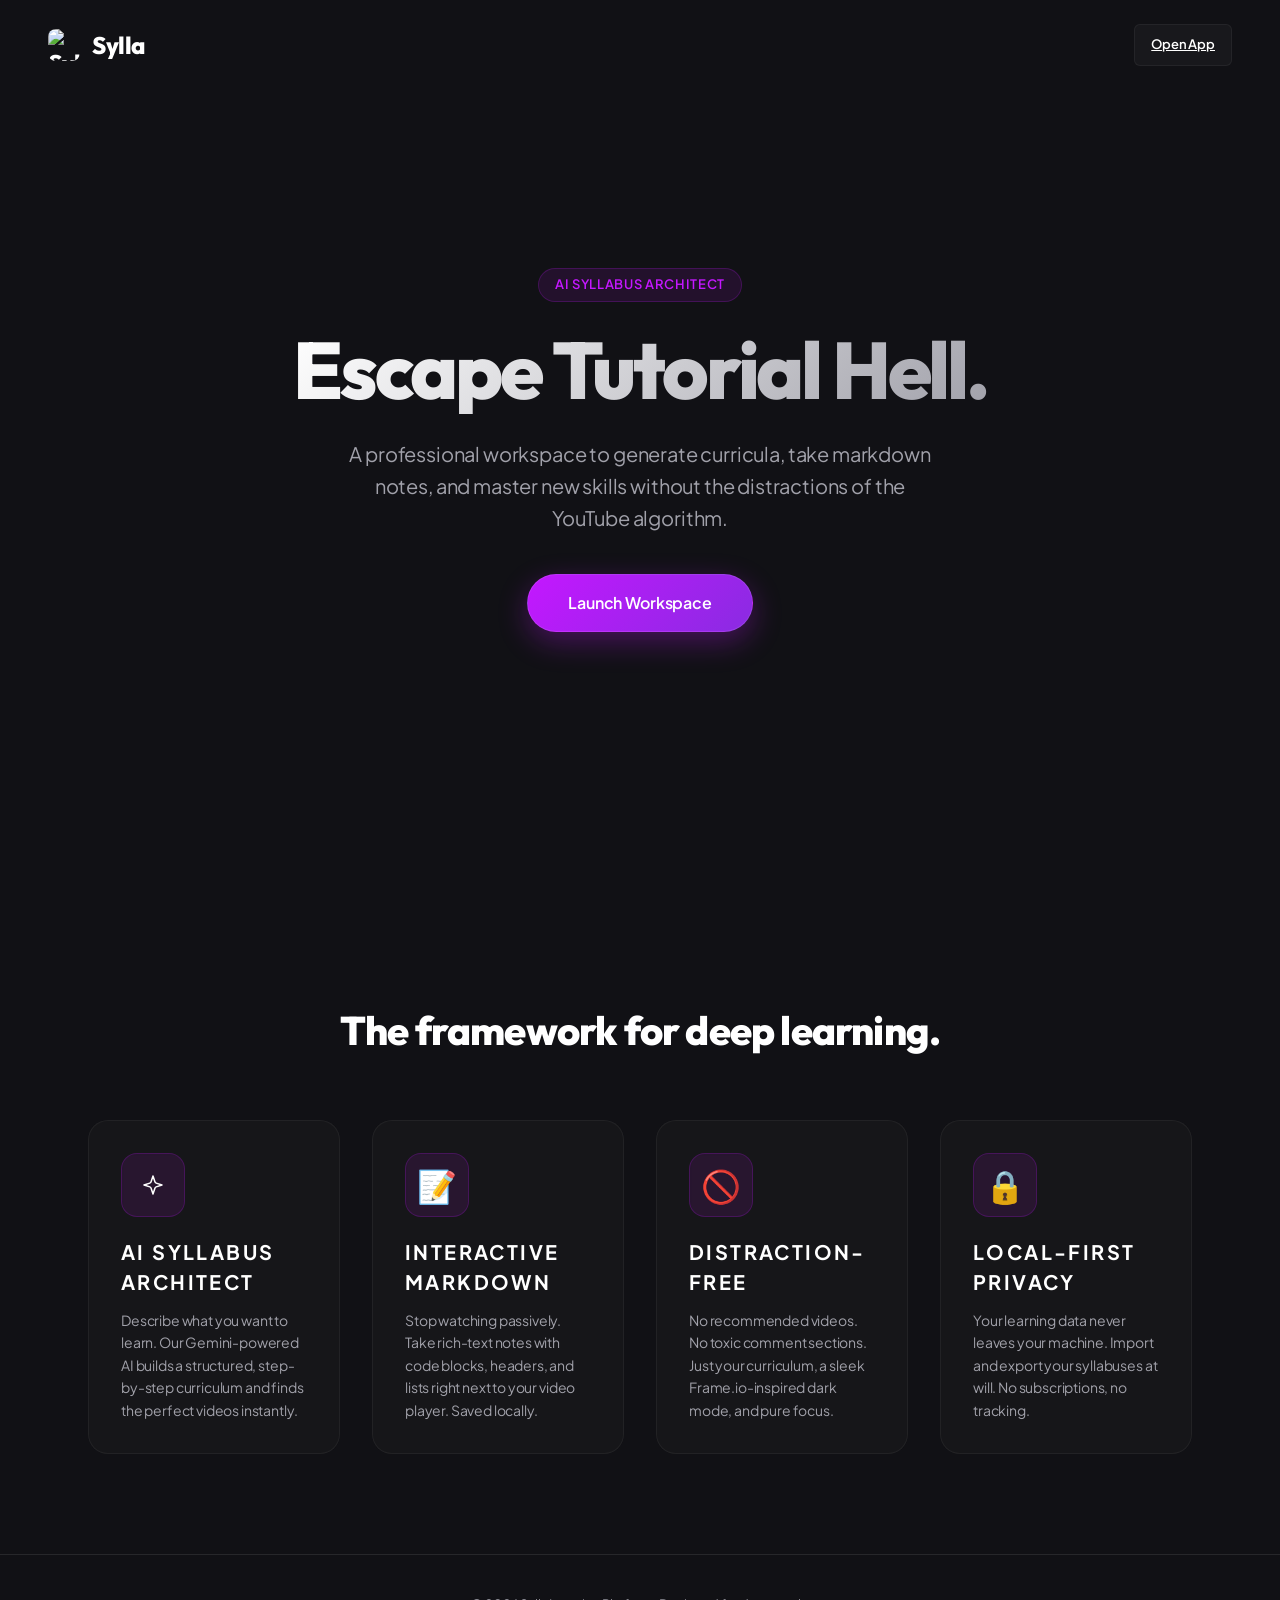
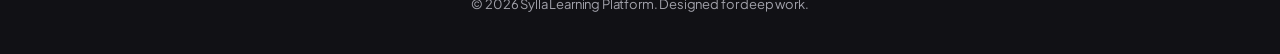
==== landing.html @ fd227ee3 "feat: initialize learning portal application with core state management and UI structure" ====
<!DOCTYPE html>
<html lang="en" data-theme="dark">
<head>
    <meta charset="UTF-8">
    <meta name="viewport" content="width=device-width, initial-scale=1.0">
    <meta name="description" content="Sylla — The AI-powered learning workspace designed to help you escape tutorial hell.">
    <title>Sylla | Escape Tutorial Hell</title>
    <link rel="icon" type="image/png" href="sylla_favicon_1777116031911.png">
    <link href="https://fonts.googleapis.com/css2?family=Plus+Jakarta+Sans:wght@400;500;600;700&family=Outfit:wght@700;800&display=swap" rel="stylesheet">
    <link rel="stylesheet" href="styles.css">
    <style>
        body {
            background-color: var(--bg-primary);
            color: var(--text-primary);
            overflow-x: hidden;
        }
        
        /* Navigation */
        .landing-nav {
            display: flex;
            justify-content: space-between;
            align-items: center;
            padding: 24px 48px;
            position: absolute;
            top: 0;
            width: 100%;
            z-index: 10;
            box-sizing: border-box;
        }
        
        .brand {
            display: flex;
            align-items: center;
            gap: 12px;
            font-family: 'Outfit', sans-serif;
            font-weight: 800;
            font-size: 24px;
            letter-spacing: -0.02em;
        }
        
        .brand img {
            width: 32px;
            height: 32px;
            border-radius: 8px;
        }
        
        /* Hero Section */
        .hero {
            min-height: 100vh;
            display: flex;
            flex-direction: column;
            justify-content: center;
            align-items: center;
            text-align: center;
            padding: 0 20px;
            position: relative;
            z-index: 2;
        }
        
        .hero-badge {
            background: var(--gradient-1);
            color: var(--accent);
            border: 1px solid rgba(196, 23, 255, 0.2);
            padding: 6px 16px;
            border-radius: 20px;
            font-size: 13px;
            font-weight: 600;
            margin-bottom: 24px;
            letter-spacing: 0.05em;
            text-transform: uppercase;
        }
        
        .hero h1 {
            font-family: 'Outfit', sans-serif;
            font-size: clamp(48px, 8vw, 80px);
            font-weight: 800;
            line-height: 1.1;
            letter-spacing: -0.04em;
            margin-bottom: 24px;
            background: linear-gradient(135deg, #ffffff 0%, #a1a1aa 100%);
            -webkit-background-clip: text;
            -webkit-text-fill-color: transparent;
            max-width: 900px;
        }
        
        .hero p {
            font-size: clamp(16px, 2vw, 20px);
            color: var(--text-secondary);
            max-width: 600px;
            margin-bottom: 40px;
            line-height: 1.6;
        }
        
        .cta-button {
            background: linear-gradient(135deg, var(--accent) 0%, #8a2be2 100%);
            color: white;
            padding: 16px 40px;
            border-radius: 30px;
            font-size: 16px;
            font-weight: 600;
            text-decoration: none;
            transition: all 0.3s ease;
            box-shadow: 0 10px 30px rgba(196, 23, 255, 0.3);
            border: 1px solid rgba(255,255,255,0.1);
        }
        
        .cta-button:hover {
            transform: translateY(-2px);
            box-shadow: 0 15px 40px rgba(196, 23, 255, 0.5);
            background: linear-gradient(135deg, var(--accent-hover) 0%, #9d4edd 100%);
            color: white;
        }
        
        /* Features Grid */
        .features {
            padding: 100px 48px;
            max-width: 1200px;
            margin: 0 auto;
            position: relative;
            z-index: 2;
        }
        
        .section-title {
            text-align: center;
            font-family: 'Outfit', sans-serif;
            font-size: 40px;
            margin-bottom: 60px;
            font-weight: 800;
            letter-spacing: -0.02em;
        }
        
        .feature-grid {
            display: grid;
            grid-template-columns: repeat(auto-fit, minmax(250px, 1fr));
            gap: 32px;
        }
        
        .feature-card {
            background: var(--glass-bg);
            border: 1px solid var(--glass-border);
            padding: 32px;
            border-radius: 20px;
            backdrop-filter: blur(20px);
            transition: transform 0.3s ease;
        }
        
        .feature-card:hover {
            transform: translateY(-5px);
            border-color: rgba(196, 23, 255, 0.3);
            box-shadow: 0 10px 30px rgba(0,0,0,0.5);
        }
        
        .feature-icon {
            font-size: 32px;
            margin-bottom: 20px;
            display: inline-flex;
            align-items: center;
            justify-content: center;
            width: 64px;
            height: 64px;
            background: var(--gradient-1);
            border-radius: 16px;
            border: 1px solid rgba(196, 23, 255, 0.2);
        }
        
        .feature-title {
            font-size: 20px;
            font-weight: 700;
            margin-bottom: 12px;
            color: var(--text-primary);
        }
        
        .feature-desc {
            font-size: 14px;
            color: var(--text-secondary);
            line-height: 1.6;
        }

        /* Footer */
        .landing-footer {
            text-align: center;
            padding: 40px;
            color: var(--text-secondary);
            font-size: 13px;
            border-top: 1px solid var(--border-color);
            position: relative;
            z-index: 2;
        }

        @media (max-width: 768px) {
            .landing-nav { padding: 24px; }
            .features { padding: 60px 24px; }
        }
    </style>
</head>
<body>
    <!-- Premium Animated Background -->
    <div class="bg-blobs">
        <div class="blob blob-1"></div>
        <div class="blob blob-2"></div>
        <div class="blob blob-3"></div>
    </div>

    <!-- Navigation -->
    <nav class="landing-nav">
        <div class="brand">
            <img src="sylla_favicon_1777116031911.png" alt="Sylla Logo">
            Sylla
        </div>
        <a href="index.html" class="ghost-btn" style="color: var(--text-primary); border-color: var(--glass-border);">Open App</a>
    </nav>

    <!-- Hero -->
    <section class="hero">
        <div class="hero-badge">AI Syllabus Architect</div>
        <h1>Escape Tutorial Hell.</h1>
        <p>A professional workspace to generate curricula, take markdown notes, and master new skills without the distractions of the YouTube algorithm.</p>
        <a href="index.html" class="cta-button">Launch Workspace</a>
    </section>

    <!-- Features -->
    <section class="features">
        <h2 class="section-title">The framework for deep learning.</h2>
        <div class="feature-grid">
            
            <div class="feature-card">
                <div class="feature-icon">
                    <svg width="24" height="24" viewBox="0 0 24 24" fill="none" stroke="currentColor" stroke-width="1.5" stroke-linecap="round" stroke-linejoin="round"><path d="m12 3-1.912 5.813a2 2 0 0 1-1.275 1.275L3 12l5.813 1.912a2 2 0 0 1 1.275 1.275L12 21l1.912-5.813a2 2 0 0 1 1.275-1.275L21 12l-5.813-1.912a2 2 0 0 1-1.275-1.275L12 3Z"></path></svg>
                </div>
                <h3 class="feature-title">AI Syllabus Architect</h3>
                <p class="feature-desc">Describe what you want to learn. Our Gemini-powered AI builds a structured, step-by-step curriculum and finds the perfect videos instantly.</p>
            </div>
            
            <div class="feature-card">
                <div class="feature-icon">📝</div>
                <h3 class="feature-title">Interactive Markdown</h3>
                <p class="feature-desc">Stop watching passively. Take rich-text notes with code blocks, headers, and lists right next to your video player. Saved locally.</p>
            </div>
            
            <div class="feature-card">
                <div class="feature-icon">🚫</div>
                <h3 class="feature-title">Distraction-Free</h3>
                <p class="feature-desc">No recommended videos. No toxic comment sections. Just your curriculum, a sleek Frame.io-inspired dark mode, and pure focus.</p>
            </div>
            
            <div class="feature-card">
                <div class="feature-icon">🔒</div>
                <h3 class="feature-title">Local-First Privacy</h3>
                <p class="feature-desc">Your learning data never leaves your machine. Import and export your syllabuses at will. No subscriptions, no tracking.</p>
            </div>

        </div>
    </section>

    <footer class="landing-footer">
        &copy; 2026 Sylla Learning Platform. Designed for deep work.
    </footer>
</body>
</html>
---- styles.css ----
:root {
    /* Frame.io Light Mode Approximation */
    --bg-primary: #ffffff;
    --bg-secondary: #f5f5f7;
    --text-primary: #1d1d1f;
    --text-secondary: #6e6e73;
    --accent: #a855f7;
    --accent-hover: #9333ea;
    --glass-bg: rgba(255, 255, 255, 0.8);
    --glass-border: rgba(0, 0, 0, 0.08);
    --glass-shadow: 0 4px 20px rgba(0, 0, 0, 0.05);
    --modal-bg: #ffffff;
    --card-bg: #ffffff;
    --input-bg: #ffffff;
    --sidebar-bg: #f5f5f7;
    --border-color: #e5e5e7;
    --gradient-1: rgba(168, 85, 247, 0.1);
    --gradient-2: rgba(168, 85, 247, 0.05);
    --nav-hover: rgba(0, 0, 0, 0.03);
    --card-shadow: 0 2px 8px rgba(0, 0, 0, 0.05);
    
    /* Common */
    --radius-xl: 12px;
    --radius-lg: 8px;
    --radius-md: 6px;
    --radius-sm: 4px;
    --blur-amt: blur(20px);
    --transition: all 0.3s cubic-bezier(0.4, 0, 0.2, 1);
}

[data-theme="dark"] {
    /* Precise Frame.io Dark Palette */
    --bg-primary: #111115;      /* Main workspace background */
    --bg-secondary: #09090b;    /* Deeper sidebar background */
    --text-primary: #ffffff;
    --text-secondary: #a1a1aa;  /* Softer grey for meta info */
    --accent: #c417ff;
    --accent-hover: #d646ff;
    --glass-bg: rgba(24, 24, 27, 0.8);
    --glass-border: rgba(255, 255, 255, 0.05);
    --glass-shadow: 0 4px 24px rgba(0, 0, 0, 0.2);
    --modal-bg: #18181b;
    --card-bg: #18181b;
    --input-bg: #09090b;
    --sidebar-bg: #09090b;
    --border-color: #27272a;
    --gradient-1: rgba(196, 23, 255, 0.1);
    --gradient-2: rgba(196, 23, 255, 0.05);
    --nav-hover: rgba(255, 255, 255, 0.03);
    --card-shadow: 0 8px 32px rgba(0, 0, 0, 0.15);
    color-scheme: dark;
}

* {
    box-sizing: border-box;
    margin: 0;
    padding: 0;
}

body {
    font-family: 'Plus Jakarta Sans', system-ui, sans-serif;
    letter-spacing: -0.01em;
    background-color: var(--bg-primary);
    color: var(--text-primary);
    line-height: 1.5;
    transition: background-color var(--transition), color var(--transition);
    height: 100vh;
    overflow: hidden;
}

/* Scrollbar Styles */
::-webkit-scrollbar {
    width: 6px;
    height: 6px;
}
::-webkit-scrollbar-track {
    background: transparent;
}
::-webkit-scrollbar-thumb {
    background: var(--border-color);
    border-radius: 10px;
}
::-webkit-scrollbar-thumb:hover {
    background: var(--text-secondary);
}

/* Typography Scale */
h1 {
    font-size: 2.5rem;
    font-weight: 700;
    letter-spacing: -0.02em;
    line-height: 1.1;
    margin-bottom: 0.5rem;
}

h2 {
    font-size: 1.5rem;
    font-weight: 700;
    letter-spacing: -0.01em;
}

h3 {
    font-size: 0.75rem;
    font-weight: 700;
    text-transform: uppercase;
    letter-spacing: 0.12em;
    color: var(--text-secondary);
}

.sidebar-section h3 {
    font-size: 11px;
    font-weight: 700;
    color: var(--text-primary);
    text-transform: uppercase;
    letter-spacing: 0.05em;
    margin-bottom: 4px;
}

p {
    font-size: 1rem;
    color: var(--text-secondary);
}

/* Layout */
.app-container {
    display: flex;
    height: 100vh;
}

.sidebar {
    width: 280px;
    background-color: var(--sidebar-bg);
    border-right: 1px solid var(--border-color);
    padding: 40px 24px;
    display: flex;
    flex-direction: column;
    z-index: 100;
}

.brand-container {
    padding: 0 12px;
    margin-bottom: 48px;
    border-left: 3px solid var(--accent);
}

.logo-text {
    font-size: 24px;
    font-weight: 700;
    letter-spacing: -0.02em;
    color: var(--text-primary);
    margin-bottom: 2px;
}

.subtitle {
    font-size: 10px;
    color: var(--accent);
    text-transform: uppercase;
    letter-spacing: 0.1em;
    font-weight: 600;
}

.sidebar-section {
    margin-bottom: 40px;
}

.section-label-group {
    display: flex;
    align-items: center;
    gap: 8px;
    margin-bottom: 20px;
    padding: 0 12px;
}

.section-icon {
    color: var(--text-secondary);
    display: flex;
    opacity: 0.5;
}

.sidebar-section h3 {
    font-size: 10px;
    color: var(--text-secondary);
    text-transform: uppercase;
    letter-spacing: 0.1em;
    font-weight: 700;
}

.nav-item {
    position: relative;
    padding: 8px 12px;
    margin-bottom: 2px;
    border-radius: 4px;
    cursor: pointer;
    color: var(--text-secondary);
    font-size: 13px;
    font-weight: 500;
    transition: var(--transition);
    display: flex;
    justify-content: space-between;
    align-items: center;
}

.nav-link-content {
    display: flex;
    align-items: center;
    gap: 12px;
    min-width: 0; /* Allow text to wrap/truncate without breaking layout */
}

.nav-link-content span {
    white-space: normal;
    word-break: break-word;
}

.nav-icon {
    opacity: 0.7;
    transition: var(--transition);
    flex-shrink: 0; /* Prevent icon from shrinking */
    display: flex;
    align-items: center;
    justify-content: center;
}

.nav-item:hover {
    background: var(--nav-hover);
    color: var(--text-primary);
}

.nav-item:hover .nav-icon {
    color: var(--accent);
    opacity: 1;
}

.nav-item.active {
    color: var(--text-primary);
    background: var(--nav-hover);
}

.nav-item.active .nav-icon {
    color: var(--accent);
    opacity: 1;
}

.nav-indicator {
    position: absolute;
    left: 0;
    width: 3px;
    height: 18px;
    background: var(--accent);
    transition: all 0.4s cubic-bezier(0.4, 0, 0.2, 1);
    pointer-events: none;
    z-index: 1;
    opacity: 0;
}

.nav-indicator.visible {
    opacity: 1;
}

.sidebar-footer {
    margin-top: auto;
    padding-top: 24px;
    border-top: 1px solid var(--glass-border);
    display: flex;
    flex-direction: column;
    gap: 12px;
}

.main-content {
    flex: 1;
    overflow-y: auto;
    padding: 60px 80px;
}

/* Top Bar */
.top-bar {
    display: flex;
    justify-content: space-between;
    align-items: center;
    margin-bottom: 40px;
}

.header-left h1 {
    font-size: 32px;
}

.header-right {
    display: flex;
    align-items: center;
    gap: 20px;
}

.control-group {
    display: flex;
    align-items: center;
    gap: 12px;
}

.control-group label {
    font-size: 11px;
    color: var(--text-secondary);
    font-weight: 700;
    text-transform: uppercase;
    letter-spacing: 0.05em;
}

.control-group .glass-input {
    background: var(--input-bg);
    border-color: var(--border-color);
}

/* Progress */
.progress-section {
    background: var(--bg-secondary);
    border: 1px solid var(--glass-border);
    border-radius: var(--radius-lg);
    padding: 32px;
    margin-bottom: 48px;
    box-shadow: var(--glass-shadow);
    position: relative;
    overflow: hidden;
}

.progress-section::after {
    content: '';
    position: absolute;
    top: 0;
    left: 0;
    right: 0;
    height: 1px;
    background: linear-gradient(90deg, transparent, var(--accent), transparent);
    opacity: 0.3;
}

.progress-header {
    display: flex;
    justify-content: space-between;
    margin-bottom: 20px;
    font-weight: 700;
    font-size: 14px;
    color: var(--text-secondary);
    text-transform: uppercase;
    letter-spacing: 0.1em;
}

.progress-track {
    height: 8px;
    background: rgba(255, 255, 255, 0.05);
    border-radius: 4px;
    overflow: hidden;
}

.progress-fill {
    height: 100%;
    background: var(--accent);
    border-radius: 4px;
    width: 0%;
    transition: width 1s cubic-bezier(0.4, 0, 0.2, 1);
}

.actions-section {
    display: flex;
    justify-content: space-between;
    align-items: center;
    gap: 20px;
    margin-bottom: 32px;
    flex-wrap: wrap;
    background: var(--sidebar-bg);
    padding: 16px 24px;
    border-radius: var(--radius-lg);
    border: 1px solid var(--border-color);
}

/* Hero/Resume Card */
.focus-hub {
    margin-bottom: 32px;
}

.hero-card {
    display: flex;
    justify-content: space-between;
    align-items: stretch;
    min-height: 200px;
    padding: 0 !important;
    overflow: hidden;
    background: var(--card-bg);
    border: 1px solid var(--border-color);
    border-radius: 8px;
    margin-bottom: 32px;
}

.hero-content {
    flex: 1;
    padding: 32px;
    display: flex;
    flex-direction: column;
    justify-content: center;
    z-index: 2;
}

.hero-label {
    font-size: 11px;
    font-weight: 700;
    color: var(--accent);
    letter-spacing: 0.1em;
    margin-bottom: 8px;
}

.hero-card h2 {
    font-family: 'Outfit', sans-serif;
    font-size: 28px;
    margin-bottom: 20px;
    line-height: 1.2;
    color: var(--text-primary);
}

.hero-visual {
    width: 40%;
    background-size: cover;
    background-position: center;
    position: relative;
}

.hero-visual::after {
    content: '';
    position: absolute;
    top: 0;
    left: 0;
    width: 100%;
    height: 100%;
    background: linear-gradient(to right, var(--modal-bg), transparent);
}

[data-theme="dark"] .hero-visual::after {
    background: linear-gradient(to right, #1a1a1a, transparent);
}

.filters-group {
    display: flex;
    align-items: center;
    gap: 16px;
    flex: 1;
}

.search-input {
    flex: 1;
    min-width: 200px;
}

.checkbox-label {
    display: flex;
    align-items: center;
    gap: 8px;
    font-size: 13px;
    color: var(--text-secondary);
    white-space: nowrap;
    cursor: pointer;
}

/* Video Grid */
.video-grid {
    display: grid;
    grid-template-columns: repeat(auto-fill, minmax(320px, 1fr));
    gap: 24px;
}

.video-card {
    background: var(--card-bg);
    border: 1px solid var(--border-color);
    border-radius: 4px;
    overflow: hidden;
    cursor: pointer;
    transition: var(--transition);
    display: flex;
    flex-direction: column;
}

.video-card:hover {
    border-color: #4a4a4b;
    transform: translateY(-2px);
    box-shadow: 0 8px 16px rgba(0, 0, 0, 0.4);
}

.card-entrance {
    animation: cardFadeIn 0.6s cubic-bezier(0.16, 1, 0.3, 1) both;
}

@keyframes cardFadeIn {
    from {
        opacity: 0;
        transform: translateY(20px);
    }
    to {
        opacity: 1;
        transform: translateY(0);
    }
}

.video-thumbnail {
    width: 100%;
    aspect-ratio: 16/9;
    position: relative;
    overflow: hidden;
    background: #000;
}

.video-thumbnail img {
    width: 100%;
    height: 100%;
    object-fit: cover;
    transition: transform 0.5s ease;
}

/* Removed image scaling on hover as requested */

.video-progress-bar {
    position: absolute;
    bottom: 0;
    left: 0;
    height: 4px;
    background: var(--accent);
    box-shadow: 0 -2px 10px var(--accent);
    z-index: 2;
    transition: width 0.3s ease;
}

.video-info {
    padding: 20px;
    flex: 1;
    display: flex;
    flex-direction: column;
}

.video-title {
    font-size: 16px;
    font-weight: 600;
    margin-bottom: 12px;
    line-height: 1.4;
    display: -webkit-box;
    -webkit-line-clamp: 2;
    -webkit-box-orient: vertical;
    overflow: hidden;
}

.video-meta {
    margin-top: auto;
    display: flex;
    justify-content: space-between;
    align-items: center;
    font-size: 13px;
    color: var(--text-secondary);
}

.status-badge {
    background: rgba(196, 23, 255, 0.1);
    color: var(--accent);
    padding: 2px 8px;
    border-radius: 4px;
    font-size: 10px;
    font-weight: 700;
    text-transform: uppercase;
}

.time-badge {
    background: var(--bg-secondary);
    padding: 4px 10px;
    border-radius: 20px;
    font-weight: 500;
}

.empty-state {
    grid-column: 1 / -1;
    text-align: center;
    padding: 60px 20px;
    color: var(--text-secondary);
    font-size: 18px;
    background: var(--glass-bg);
    border-radius: var(--radius-lg);
    border: 1px dashed var(--glass-border);
}

/* Inputs & Buttons */
.glass-input {
    background: var(--input-bg);
    border: 1px solid var(--border-color);
    border-radius: var(--radius-md);
    padding: 8px 12px;
    color: var(--text-primary);
    font-family: inherit;
    font-size: 13px;
    font-weight: 500;
    transition: var(--transition);
    outline: none;
}

.glass-input:focus {
    border-color: var(--accent);
}

select.glass-input {
    appearance: none;
    -webkit-appearance: none;
    background-image: url("data:image/svg+xml,%3Csvg width='10' height='6' viewBox='0 0 10 6' fill='none' xmlns='http://www.w3.org/2000/svg'%3E%3Cpath d='M1 1L5 5L9 1' stroke='%239b9b9c' stroke-width='1.5' stroke-linecap='round' stroke-linejoin='round'/%3E%3C/svg%3E");
    background-repeat: no-repeat;
    background-position: right 12px center;
    padding-right: 36px;
    cursor: pointer;
}

.control-pill {
    display: flex;
    align-items: center;
    gap: 8px;
    background: var(--card-bg);
    border: 1px solid var(--border-color);
    padding: 6px 12px;
    border-radius: var(--radius-md);
    color: var(--text-primary);
    transition: var(--transition);
}

.inline-select {
    background: transparent;
    border: none;
    color: var(--text-primary);
    font-size: 13px;
    font-weight: 700;
    cursor: pointer;
    outline: none;
    appearance: none;
    -webkit-appearance: none;
    background-image: url("data:image/svg+xml,%3Csvg width='10' height='6' viewBox='0 0 10 6' fill='none' xmlns='http://www.w3.org/2000/svg'%3E%3Cpath d='M1 1L5 5L9 1' stroke='%239b9b9c' stroke-width='2' stroke-linecap='round' stroke-linejoin='round'/%3E%3C/svg%3E");
    background-repeat: no-repeat;
    background-position: right center;
    padding-right: 18px;
}

.inline-input {
    background: transparent;
    border: none;
    border-bottom: 1px solid var(--border-color);
    color: var(--text-primary);
    font-size: 13px;
    font-weight: 700;
    width: 55px;
    text-align: center;
    outline: none;
    transition: var(--transition);
}

/* Force native number arrows to be visible */
.inline-input::-webkit-inner-spin-button,
.inline-input::-webkit-outer-spin-button {
    opacity: 1 !important;
}

.inline-input:focus {
    border-bottom-color: var(--accent);
}

/* Ensure native select options are readable in dark mode */
select option {
    background-color: var(--modal-bg);
    color: var(--text-primary);
}

.control-pill:hover {
    border-color: var(--accent);
    color: var(--text-primary);
}

.full-width {
    width: 100%;
}

.primary-btn {
    background: var(--accent);
    color: #000000;
    border: none;
    padding: 10px 20px;
    border-radius: var(--radius-md);
    font-weight: 700;
    font-family: inherit;
    font-size: 14px;
    cursor: pointer;
    transition: var(--transition);
}

.primary-btn:hover {
    transform: translateY(-1px);
    filter: brightness(1.1);
}

.action-btn-vibrant {
    background: #00f2ff;
    color: #000000;
    border: none;
    padding: 10px 20px;
    border-radius: var(--radius-md);
    font-weight: 700;
    font-family: inherit;
    font-size: 14px;
    cursor: pointer;
    transition: var(--transition);
}

.action-btn-vibrant:hover {
    transform: translateY(-1px);
    filter: brightness(1.1);
}

.ghost-btn {
    background: rgba(255, 255, 255, 0.03);
    color: var(--text-secondary);
    border: 1px solid var(--glass-border);
    padding: 10px 16px;
    border-radius: var(--radius-md);
    font-weight: 600;
    font-family: inherit;
    font-size: 13px;
    cursor: pointer;
    transition: var(--transition);
    display: flex;
    align-items: center;
}

.ghost-btn:hover {
    background: rgba(255, 255, 255, 0.08);
    color: var(--text-primary);
    border-color: rgba(255, 255, 255, 0.2);
}

.ai-btn {
    background: rgba(129, 140, 248, 0.05);
    color: var(--accent);
    border: 1px solid rgba(129, 140, 248, 0.2);
    padding: 12px 24px;
    border-radius: var(--radius-md);
    font-weight: 600;
    font-family: inherit;
    font-size: 13px;
    cursor: pointer;
    transition: var(--transition);
}

.ai-btn:hover {
    background: rgba(129, 140, 248, 0.1);
    border-color: var(--accent);
    color: var(--text-primary);
    transform: translateY(-1px);
}

.icon-btn {
    background: var(--glass-bg);
    border: 1px solid var(--glass-border);
    color: var(--text-primary);
    width: 40px;
    height: 40px;
    border-radius: 50%;
    display: flex;
    align-items: center;
    justify-content: center;
    cursor: pointer;
    transition: var(--transition);
}

.icon-btn:hover {
    background: var(--glass-border);
}

/* Modals */
.modal-backdrop {
    position: fixed;
    top: 0;
    left: 0;
    width: 100%;
    height: 100%;
    background: rgba(0, 0, 0, 0.4);
    backdrop-filter: var(--blur-amt);
    -webkit-backdrop-filter: var(--blur-amt);
    z-index: 100;
    opacity: 0;
    visibility: hidden;
    transition: var(--transition);
}

.modal-backdrop.active {
    opacity: 1;
    visibility: visible;
}

.modal {
    position: fixed;
    top: 50%;
    left: 50%;
    transform: translate(-50%, -45%);
    width: 90%;
    max-width: 480px;
    z-index: 101;
    opacity: 0;
    visibility: hidden;
    transition: var(--transition);
}

.modal.active {
    opacity: 1;
    visibility: visible;
    transform: translate(-50%, -50%);
}

/* Ensure modals that are also glass-panels keep fixed positioning */
.modal.glass-panel {
    position: fixed;
}

.glass-panel {
    background: var(--modal-bg);
    backdrop-filter: blur(50px);
    -webkit-backdrop-filter: blur(50px);
    border: 1px solid rgba(255, 255, 255, 0.1);
    border-radius: var(--radius-xl);
    box-shadow: var(--glass-shadow);
    overflow: hidden;
    position: relative;
}

.glass-panel::before {
    content: '';
    position: absolute;
    top: 0;
    left: 0;
    right: 0;
    bottom: 0;
    border-radius: inherit;
    padding: 1px;
    background: linear-gradient(135deg, rgba(255,255,255,0.15), transparent 40%, transparent 60%, rgba(255,255,255,0.05));
    mask: linear-gradient(#fff 0 0) content-box, linear-gradient(#fff 0 0);
    -webkit-mask: linear-gradient(#fff 0 0) content-box, linear-gradient(#fff 0 0);
    mask-composite: exclude;
    -webkit-mask-composite: destination-out;
    pointer-events: none;
}

.modal-header {
    padding: 24px 32px;
    border-bottom: 1px solid var(--glass-border);
    display: flex;
    justify-content: space-between;
    align-items: center;
}

.modal-header h2 {
    font-size: 20px;
}

.close-btn {
    background: none;
    border: none;
    color: var(--text-secondary);
    font-size: 24px;
    cursor: pointer;
    transition: var(--transition);
}

.close-btn:hover {
    color: var(--text-primary);
}

.modal-body {
    padding: 32px;
}

.form-group {
    margin-bottom: 20px;
}

.form-group label {
    display: block;
    margin-bottom: 8px;
    font-size: 13px;
    font-weight: 500;
    color: var(--text-secondary);
}

.modal-footer {
    padding: 24px 32px;
    border-top: 1px solid var(--glass-border);
    display: flex;
    justify-content: flex-end;
    gap: 16px;
    background: rgba(0,0,0,0.02);
}

/* Player Modal overrides */
.player-modal {
    max-width: 1200px;
    width: 95%;
}

.player-body {
    padding: 0;
}

.player-layout {
    display: flex;
    gap: 0;
    height: 85vh;
    min-height: 600px;
}

.player-main-content {
    flex: 1;
    display: flex;
    flex-direction: column;
    padding: 32px;
    overflow-y: auto;
    border-right: 1px solid var(--glass-border);
}

.player-video-section {
    width: 100%;
    margin-bottom: 32px;
}

.player-notes-section {
    flex: 1;
    display: flex;
    flex-direction: column;
}

/* Notes Toggle & Markdown */
.notes-tabs {
    display: flex;
    background: var(--bg-secondary);
    border-radius: var(--radius-sm);
    padding: 2px;
}
.tab-btn {
    background: transparent;
    border: none;
    color: var(--text-secondary);
    padding: 4px 12px;
    font-size: 11px;
    font-weight: 600;
    cursor: pointer;
    border-radius: var(--radius-sm);
    transition: var(--transition);
}
.tab-btn.active {
    background: var(--card-bg);
    color: var(--text-primary);
    box-shadow: 0 1px 3px rgba(0,0,0,0.2);
}

.markdown-body {
    padding: 16px;
    font-family: inherit;
    line-height: 1.6;
    color: var(--text-primary);
    font-size: 14px;
}
.markdown-body h1, .markdown-body h2, .markdown-body h3, .markdown-body h4 {
    margin-top: 1.5em;
    margin-bottom: 0.5em;
    font-weight: 700;
}
.markdown-body h1 { font-size: 1.5em; border-bottom: 1px solid var(--border-color); padding-bottom: 0.3em; }
.markdown-body h2 { font-size: 1.3em; border-bottom: 1px solid var(--border-color); padding-bottom: 0.3em; }
.markdown-body h3 { font-size: 1.1em; }
.markdown-body p { margin-bottom: 1em; color: var(--text-primary); }
.markdown-body a { color: var(--accent); text-decoration: none; }
.markdown-body ul, .markdown-body ol { margin-bottom: 1em; padding-left: 2em; }
.markdown-body li { margin-bottom: 0.25em; }
.markdown-body blockquote {
    margin: 0 0 1em 0;
    padding: 0 1em;
    color: var(--text-secondary);
    border-left: 0.25em solid var(--border-color);
}
.markdown-body code {
    background: var(--bg-secondary);
    padding: 0.2em 0.4em;
    border-radius: 3px;
    font-family: monospace;
    font-size: 0.85em;
}
.markdown-body pre {
    background: var(--bg-secondary);
    padding: 16px;
    border-radius: var(--radius-md);
    overflow: auto;
    margin-bottom: 1em;
    border: 1px solid var(--border-color);
}
.markdown-body pre code {
    background: transparent;
    padding: 0;
}

.player-playlist-sidebar {
    width: 320px;
    background: rgba(0, 0, 0, 0.15);
    display: flex;
    flex-direction: column;
    padding: 24px;
}

.section-label {
    font-size: 11px;
    color: var(--text-secondary);
    margin-bottom: 16px;
    text-transform: uppercase;
    letter-spacing: 0.05em;
    font-weight: 600;
}

.sidebar-scroll {
    flex: 1;
    overflow-y: auto;
    display: flex;
    flex-direction: column;
    gap: 12px;
    padding-right: 8px;
}

.sidebar-scroll::-webkit-scrollbar {
    width: 4px;
}

.sidebar-scroll::-webkit-scrollbar-thumb {
    background: var(--glass-border);
    border-radius: 4px;
}

.sidebar-item {
    display: flex;
    gap: 12px;
    padding: 8px;
    border-radius: var(--radius-md);
    cursor: pointer;
    transition: var(--transition);
    border: 1px solid transparent;
}

.sidebar-item:hover {
    background: var(--glass-bg);
}

.sidebar-item.active {
    background: var(--gradient-1);
    border-color: var(--accent);
}

.sidebar-thumb {
    width: 100px;
    aspect-ratio: 16/9;
    border-radius: 4px;
    object-fit: cover;
}

.sidebar-info {
    flex: 1;
    display: flex;
    flex-direction: column;
    justify-content: center;
}

.sidebar-title {
    font-size: 13px;
    font-weight: 500;
    line-height: 1.3;
    display: -webkit-box;
    -webkit-line-clamp: 2;
    -webkit-box-orient: vertical;
    overflow: hidden;
    margin-bottom: 4px;
}

.sidebar-meta {
    font-size: 11px;
    color: var(--text-secondary);
}

.aspect-ratio-wrapper {
    position: relative;
    padding-bottom: 56.25%; /* 16:9 */
    height: 0;
    background: #000;
    border-radius: var(--radius-md);
    overflow: hidden;
}

.aspect-ratio-wrapper iframe {
    position: absolute;
    top: 0;
    left: 0;
    width: 100%;
    height: 100%;
}

.player-footer {
    justify-content: flex-start;
    padding: 16px 32px;
}

/* Spinner */
.spinner {
    display: inline-block;
    width: 16px;
    height: 16px;
    border: 2px solid rgba(255,255,255,0.3);
    border-radius: 50%;
    border-top-color: #fff;
    animation: spin 1s ease-in-out infinite;
    vertical-align: middle;
}

@keyframes spin {
    to { transform: rotate(360deg); }
}

/* List View Modifiers */
.video-grid.list-view {
    grid-template-columns: 1fr;
}

.video-grid.list-view .video-card {
    flex-direction: row;
    height: 160px;
}

.video-grid.list-view .video-thumbnail {
    width: 283px; /* 16:9 ratio for 160px height */
    height: 100%;
    border-bottom: none;
    border-right: 1px solid var(--glass-border);
}

.video-grid.list-view .video-info {
    padding: 16px 24px;
    justify-content: flex-start;
}

/* Badges */
.badge-goal {
    position: absolute;
    top: 12px;
    right: 12px;
    background: linear-gradient(135deg, var(--accent), #00c6ff);
    color: white;
    padding: 4px 10px;
    border-radius: 20px;
    font-size: 11px;
    font-weight: 600;
    letter-spacing: 0.05em;
    text-transform: uppercase;
    box-shadow: 0 4px 12px rgba(0,0,0,0.2);
}

.video-card.is-watched {
    opacity: 0.6;
}

.video-card.is-watched .video-title {
    text-decoration: line-through;
    color: var(--text-secondary);
}

/* Playlist Badge */
.playlist-badge {
    display: inline-block;
    background: var(--bg-secondary);
    color: var(--text-secondary);
    font-size: 11px;
    padding: 2px 8px;
    border-radius: 12px;
    margin-bottom: 8px;
    font-weight: 500;
    border: 1px solid var(--glass-border);
    white-space: nowrap;
    overflow: hidden;
    text-overflow: ellipsis;
    max-width: 100%;
}

/* Calendar Styles */
.calendar-grid {
    display: grid;
    grid-template-columns: repeat(7, 1fr);
    gap: 12px;
}
.calendar-day-header {
    text-align: center;
    font-size: 13px;
    font-weight: 600;
    color: var(--text-secondary);
    padding-bottom: 8px;
    text-transform: uppercase;
}
.calendar-cell {
    background: var(--glass-bg);
    border: 1px solid var(--glass-border);
    border-radius: var(--radius-md);
    min-height: 100px;
    padding: 12px;
    cursor: pointer;
    transition: var(--transition);
    display: flex;
    flex-direction: column;
}
.calendar-cell:hover:not(.is-empty) {
    background: var(--glass-border);
}
.calendar-cell.is-empty {
    opacity: 0.3;
    cursor: default;
    background: transparent;
}
.calendar-cell.is-today {
    border-color: var(--accent);
    box-shadow: 0 0 0 1px var(--accent);
}
.calendar-date-num {
    font-weight: 600;
    font-size: 14px;
    margin-bottom: 8px;
}
.calendar-tags {
    display: flex;
    flex-direction: column;
    gap: 4px;
}
.calendar-tag {
    background: var(--accent);
    color: white;
    font-size: 10px;
    padding: 2px 6px;
    border-radius: 4px;
    white-space: nowrap;
    overflow: hidden;
    text-overflow: ellipsis;
    max-width: 100%;
}
.calendar-tag.history {
    background: var(--bg-secondary);
    color: var(--text-secondary);
    border: 1px solid var(--glass-border);
}

/* Video Removal */
.btn-remove-video {
    position: absolute;
    top: 12px;
    left: 12px;
    background: rgba(0, 0, 0, 0.6);
    color: white;
    border: none;
    width: 28px;
    height: 28px;
    border-radius: 50%;
    display: flex;
    align-items: center;
    justify-content: center;
    cursor: pointer;
    opacity: 0;
    transition: var(--transition);
    z-index: 5;
    backdrop-filter: blur(4px);
    -webkit-backdrop-filter: blur(4px);
}

.video-card:hover .btn-remove-video {
    opacity: 1;
}

.btn-remove-video:hover {
    background: #ff3b30;
    transform: scale(1.1);
}

/* Playlist Grouping */
.playlist-group-header {
    grid-column: 1 / -1;
    font-size: 14px;
    font-weight: 600;
    color: var(--text-primary);
    margin-top: 32px;
    margin-bottom: 8px;
    padding: 12px 16px;
    background: var(--sidebar-bg);
    border: 1px solid var(--border-color);
    border-radius: var(--radius-md);
    display: flex;
    align-items: center;
    justify-content: space-between;
    transition: var(--transition);
}

.playlist-group-header:hover {
    background: var(--glass-border);
}

.playlist-group-header .collapse-icon {
    font-size: 18px;
    color: var(--accent);
    transition: transform 0.3s ease;
    display: inline-block;
    transform: rotate(90deg); /* Default expanded state */
}

.playlist-group-header.collapsed .collapse-icon {
    transform: rotate(0deg); /* Collapsed state */
}

.playlist-stats {
    font-size: 11px;
    font-weight: 500;
    color: var(--text-secondary);
    background: var(--bg-secondary);
    padding: 2px 8px;
    border-radius: 10px;
    margin-left: auto;
}

/* Restore Video */
.btn-restore-video {
    position: absolute;
    top: 12px;
    right: 12px;
    background: rgba(0, 0, 0, 0.6);
    color: white;
    border: none;
    width: 28px;
    height: 28px;
    border-radius: 50%;
    display: flex;
    align-items: center;
    justify-content: center;
    cursor: pointer;
    opacity: 0;
    transition: var(--transition);
    z-index: 5;
    backdrop-filter: blur(4px);
    -webkit-backdrop-filter: blur(4px);
}

.video-card:hover .btn-restore-video {
    opacity: 1;
}

.btn-restore-video:hover {
    background: var(--accent);
    transform: scale(1.1);
}

/* Tags */
.tag-chip {
    background: var(--glass-bg);
    border: 1px solid var(--glass-border);
    color: var(--text-secondary);
    padding: 6px 14px;
    border-radius: 20px;
    font-size: 13px;
    font-weight: 500;
    cursor: pointer;
    transition: var(--transition);
}

.tag-chip:hover {
    color: var(--text-primary);
    border-color: var(--text-secondary);
}

.tag-chip.active {
    background: var(--accent);
    color: white;
    border-color: var(--accent);
}

/* Drag and Drop */
.video-card.draggable {
    cursor: grab;
}

.video-card.draggable:active {
    cursor: grabbing;
}

.video-card.dragging {
    opacity: 0.5;
    transform: scale(0.95);
    z-index: 100;
}

.video-card.drag-over {
    border: 2px dashed var(--accent);
    transform: scale(1.02);
}

/* Floating Delete Button */
.float-delete-btn {
    position: fixed;
    bottom: 32px;
    right: 32px;
    width: 48px;
    height: 48px;
    border-radius: 50%;
    background: var(--glass-bg);
    border: 1px solid rgba(255, 69, 58, 0.3);
    color: #ff453a;
    display: flex;
    align-items: center;
    justify-content: center;
    cursor: pointer;
    box-shadow: 0 8px 24px rgba(0, 0, 0, 0.2);
    backdrop-filter: var(--blur-amt);
    -webkit-backdrop-filter: var(--blur-amt);
    transition: all var(--transition);
    z-index: 100;
}

.float-delete-btn:hover {
    background: rgba(255, 69, 58, 0.1);
    border-color: #ff453a;
    transform: scale(1.1);
    box-shadow: 0 12px 28px rgba(255, 69, 58, 0.2);
}

/* BG Blobs */
.bg-blobs {
    display: none;
}

.blob {
    position: absolute;
    border-radius: 50%;
    animation: moveBlobs 20s infinite alternate cubic-bezier(0.45, 0, 0.55, 1);
}

.blob-1 {
    width: 600px;
    height: 600px;
    background: var(--accent);
    top: -200px;
    right: -100px;
    opacity: 0.4;
    animation-delay: 0s;
}

.blob-2 {
    width: 500px;
    height: 500px;
    background: #00c6ff;
    bottom: -100px;
    left: -100px;
    opacity: 0.3;
    animation-delay: -5s;
}

.blob-3 {
    width: 400px;
    height: 400px;
    background: #7000ff;
    top: 30%;
    left: 40%;
    opacity: 0.2;
    animation-delay: -10s;
}

@keyframes moveBlobs {
    0% { transform: translate(0, 0) scale(1); }
    100% { transform: translate(50px, 50px) scale(1.1); }
}

/* New Components */
.hamburger-btn {
    display: none;
    background: var(--glass-bg);
    border: 1px solid var(--glass-border);
    color: var(--text-primary);
    padding: 8px;
    border-radius: 8px;
    cursor: pointer;
    position: fixed;
    top: 20px;
    left: 20px;
    z-index: 101;
    backdrop-filter: var(--blur-amt);
}

.library-controls {
    display: flex;
    gap: 12px;
}

.inline-select, .inline-input {
    background: transparent;
    border: none;
    color: inherit;
    font-family: inherit;
    font-size: inherit;
    cursor: pointer;
    outline: none;
}

.inline-input {
    width: 40px;
}

.actions-section {
    display: flex;
    justify-content: space-between;
    align-items: center;
    margin-bottom: 32px;
    flex-wrap: wrap;
    gap: 20px;
}

.filters-group {
    display: flex;
    gap: 16px;
    align-items: center;
    flex-wrap: wrap;
}

.search-input {
    min-width: 200px;
}

.checkbox-label {
    font-size: 13px;
    display: flex;
    align-items: center;
    gap: 8px;
    cursor: pointer;
}

.view-toggles {
    display: flex;
    gap: 4px;
    margin-left: 12px;
}

.view-toggle-btn {
    width: 32px;
    height: 32px;
}

.tag-bar {
    display: flex;
    flex-wrap: wrap;
    gap: 8px;
    margin-bottom: 24px;
    min-height: 34px;
}

.view-container {
    display: none;
}

.calendar-header {
    display: flex;
    justify-content: space-between;
    align-items: center;
    margin-bottom: 24px;
}

/* Skeleton Loading */
.skeleton-card {
    background: var(--glass-bg);
    border: 1px solid var(--glass-border);
    border-radius: var(--radius-lg);
    overflow: hidden;
    height: 240px;
}

.skeleton-thumb {
    height: 140px;
    background: linear-gradient(90deg, transparent, rgba(255,255,255,0.05), transparent);
    background-size: 200% 100%;
    animation: skeletonShimmer 1.5s infinite;
}

.skeleton-info {
    padding: 16px;
}

.skeleton-text {
    height: 12px;
    background: rgba(255,255,255,0.05);
    margin-bottom: 8px;
    border-radius: 4px;
    background-size: 200% 100%;
    animation: skeletonShimmer 1.5s infinite;
}

@keyframes skeletonShimmer {
    0% { background-position: -200% 0; }
    100% { background-position: 200% 0; }
}

.empty-icon {
    font-size: 64px;
    margin-bottom: 20px;
    filter: drop-shadow(0 10px 15px rgba(0,0,0,0.1));
}

.empty-state-visual h3 {
    font-family: 'Outfit', sans-serif;
    font-size: 24px;
    margin-bottom: 8px;
    color: var(--text-primary);
}

.empty-state-visual p {
    color: var(--text-secondary);
    max-width: 340px;
    font-size: 15px;
    line-height: 1.6;
}

/* Toasts */
.toast-container {
    position: fixed;
    bottom: 32px;
    right: 32px;
    z-index: 9999;
    display: flex;
    flex-direction: column;
    gap: 12px;
}

.toast {
    background: var(--glass-bg);
    border: 1px solid var(--glass-border);
    backdrop-filter: blur(16px);
    padding: 16px 24px;
    border-radius: var(--radius-md);
    box-shadow: var(--shadow-lg);
    display: flex;
    align-items: center;
    gap: 12px;
    color: var(--text-primary);
    font-weight: 500;
    font-size: 14px;
    min-width: 280px;
    animation: toastIn 0.4s cubic-bezier(0.175, 0.885, 0.32, 1.275);
    transition: all 0.3s ease;
}

@keyframes toastIn {
    from { transform: translateX(100px); opacity: 0; }
    to { transform: translateX(0); opacity: 1; }
}

.toast-success { border-left: 4px solid #34c759; }
.toast-error { border-left: 4px solid #ff3b30; }
.toast-info { border-left: 4px solid var(--accent); }

.view-toggle-btn svg {
    display: block;
}

.view-toggle-btn.active {
    background: var(--nav-hover);
    color: var(--text-primary);
    border-color: var(--border-color);
}

.confirm-modal {
    max-width: 420px !important;
}

.confirm-modal .primary-btn {
    background: #ff3b30 !important;
}

.confirm-modal .primary-btn:hover {
    background: #d70015 !important;
    transform: translateY(-2px);
}

/* Analytics View */
.analytics-title {
    font-family: 'Outfit', sans-serif;
    font-size: 32px;
    font-weight: 800;
    margin-bottom: 40px;
    letter-spacing: -0.03em;
}

.stat-cards-grid {
    display: grid;
    grid-template-columns: repeat(auto-fit, minmax(280px, 1fr));
    gap: 24px;
    margin-bottom: 32px;
}

.stat-card {
    padding: 32px;
    text-align: center;
    display: flex;
    flex-direction: column;
    align-items: center;
    gap: 12px;
    transition: var(--transition);
}

.stat-card:hover {
    transform: translateY(-4px);
    border-color: var(--accent);
}

.stat-icon {
    margin-bottom: 16px;
    color: var(--text-secondary);
    opacity: 0.8;
}

.stat-value {
    font-family: 'Outfit', sans-serif;
    font-size: 40px;
    font-weight: 800;
    color: var(--text-primary);
    line-height: 1;
}

.stat-value.accent {
    color: var(--accent);
}

.stat-label {
    font-size: 13px;
    font-weight: 600;
    color: var(--text-secondary);
    text-transform: uppercase;
    letter-spacing: 0.05em;
}

.balance-panel {
    padding: 32px;
}

.balance-title {
    font-family: 'Outfit', sans-serif;
    font-size: 20px;
    margin-bottom: 24px;
}

/* Analytics Balance Items */
.balance-item {
    margin-bottom: 24px;
}

.balance-bar-label {
    display: flex;
    justify-content: space-between;
    margin-bottom: 8px;
    font-size: 13px;
    font-weight: 600;
    color: var(--text-secondary);
}

.balance-bar-track {
    height: 8px;
    background: rgba(0,0,0,0.05);
    border-radius: 4px;
    overflow: hidden;
}

[data-theme="dark"] .balance-bar-track {
    background: rgba(255,255,255,0.05);
}

.balance-bar-fill {
    height: 100%;
    background: var(--gradient-1);
    border-radius: 4px;
    transition: width 1s cubic-bezier(0.22, 1, 0.36, 1);
}

/* Mobile & Tablet Optimizations */
@media (max-width: 1024px) {
    .sidebar {
        position: fixed;
        left: -280px;
        top: 0;
        bottom: 0;
        z-index: 1000;
        transition: left 0.4s cubic-bezier(0.4, 0, 0.2, 1);
        box-shadow: 20px 0 50px rgba(0,0,0,0.2);
    }
    
    .sidebar.active {
        left: 0;
    }
    
    .hamburger-btn {
        display: flex;
    }
    
    .main-content {
        padding: 24px;
    }
    
    .top-bar {
        margin-left: 48px;
    }
    
    .stat-cards-grid {
        grid-template-columns: repeat(auto-fit, minmax(200px, 1fr));
    }
}

@media (max-width: 768px) {
    .top-bar {
        flex-direction: column;
        align-items: flex-start;
        gap: 16px;
    }
    
    .header-right {
        width: 100%;
        justify-content: space-between;
    }
    
    .actions-section {
        flex-direction: column;
        align-items: stretch;
    }
    
    .filters-group {
        flex-direction: column;
    }
    
    .video-grid {
        grid-template-columns: 1fr;
    }

    .toast-container {
        left: 20px;
        right: 20px;
        bottom: 20px;
    }

    .toast {
        min-width: 0;
    }
}
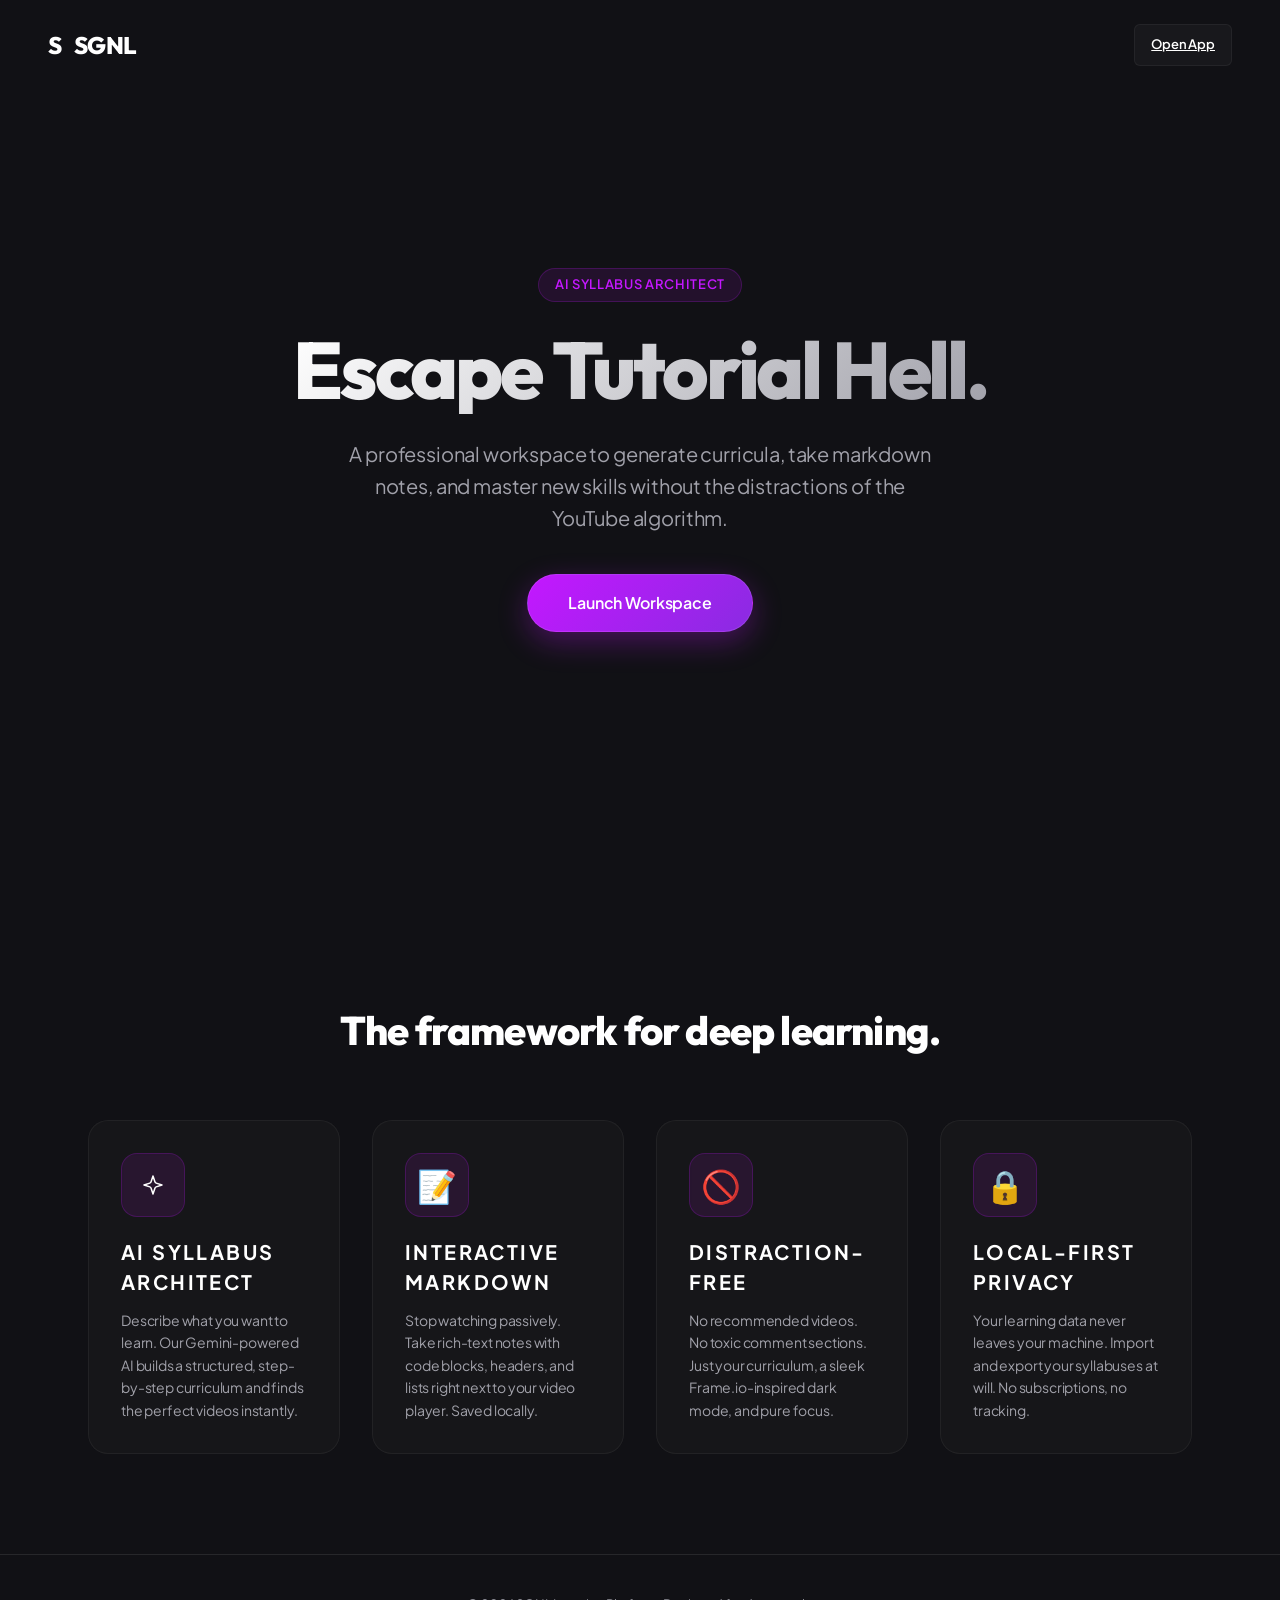
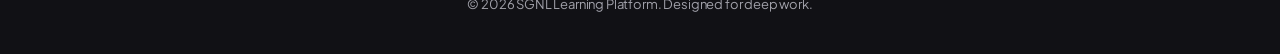
==== commit 579a3634: "chore: rebrand project from Sylla to SGNL across landing and index pages" ====
--- a/landing.html
+++ b/landing.html
@@ -3,9 +3,9 @@
 <head>
     <meta charset="UTF-8">
     <meta name="viewport" content="width=device-width, initial-scale=1.0">
-    <meta name="description" content="Sylla — The AI-powered learning workspace designed to help you escape tutorial hell.">
-    <title>Sylla | Escape Tutorial Hell</title>
-    <link rel="icon" type="image/png" href="sylla_favicon_1777116031911.png">
+    <meta name="description" content="SGNL — The AI-powered learning workspace designed to help you escape tutorial hell.">
+    <title>SGNL | Escape Tutorial Hell</title>
+    <link rel="icon" type="image/png" href="sgnl_favicon.png">
     <link href="https://fonts.googleapis.com/css2?family=Plus+Jakarta+Sans:wght@400;500;600;700&family=Outfit:wght@700;800&display=swap" rel="stylesheet">
     <link rel="stylesheet" href="styles.css">
     <style>
@@ -204,8 +204,8 @@
     <!-- Navigation -->
     <nav class="landing-nav">
         <div class="brand">
-            <img src="sylla_favicon_1777116031911.png" alt="Sylla Logo">
-            Sylla
+            <div class="logo-icon">S</div>
+            SGNL
         </div>
         <a href="index.html" class="ghost-btn" style="color: var(--text-primary); border-color: var(--glass-border);">Open App</a>
     </nav>
@@ -253,7 +253,7 @@
     </section>
 
     <footer class="landing-footer">
-        &copy; 2026 Sylla Learning Platform. Designed for deep work.
+        &copy; 2026 SGNL Learning Platform. Designed for deep work.
     </footer>
 </body>
 </html>
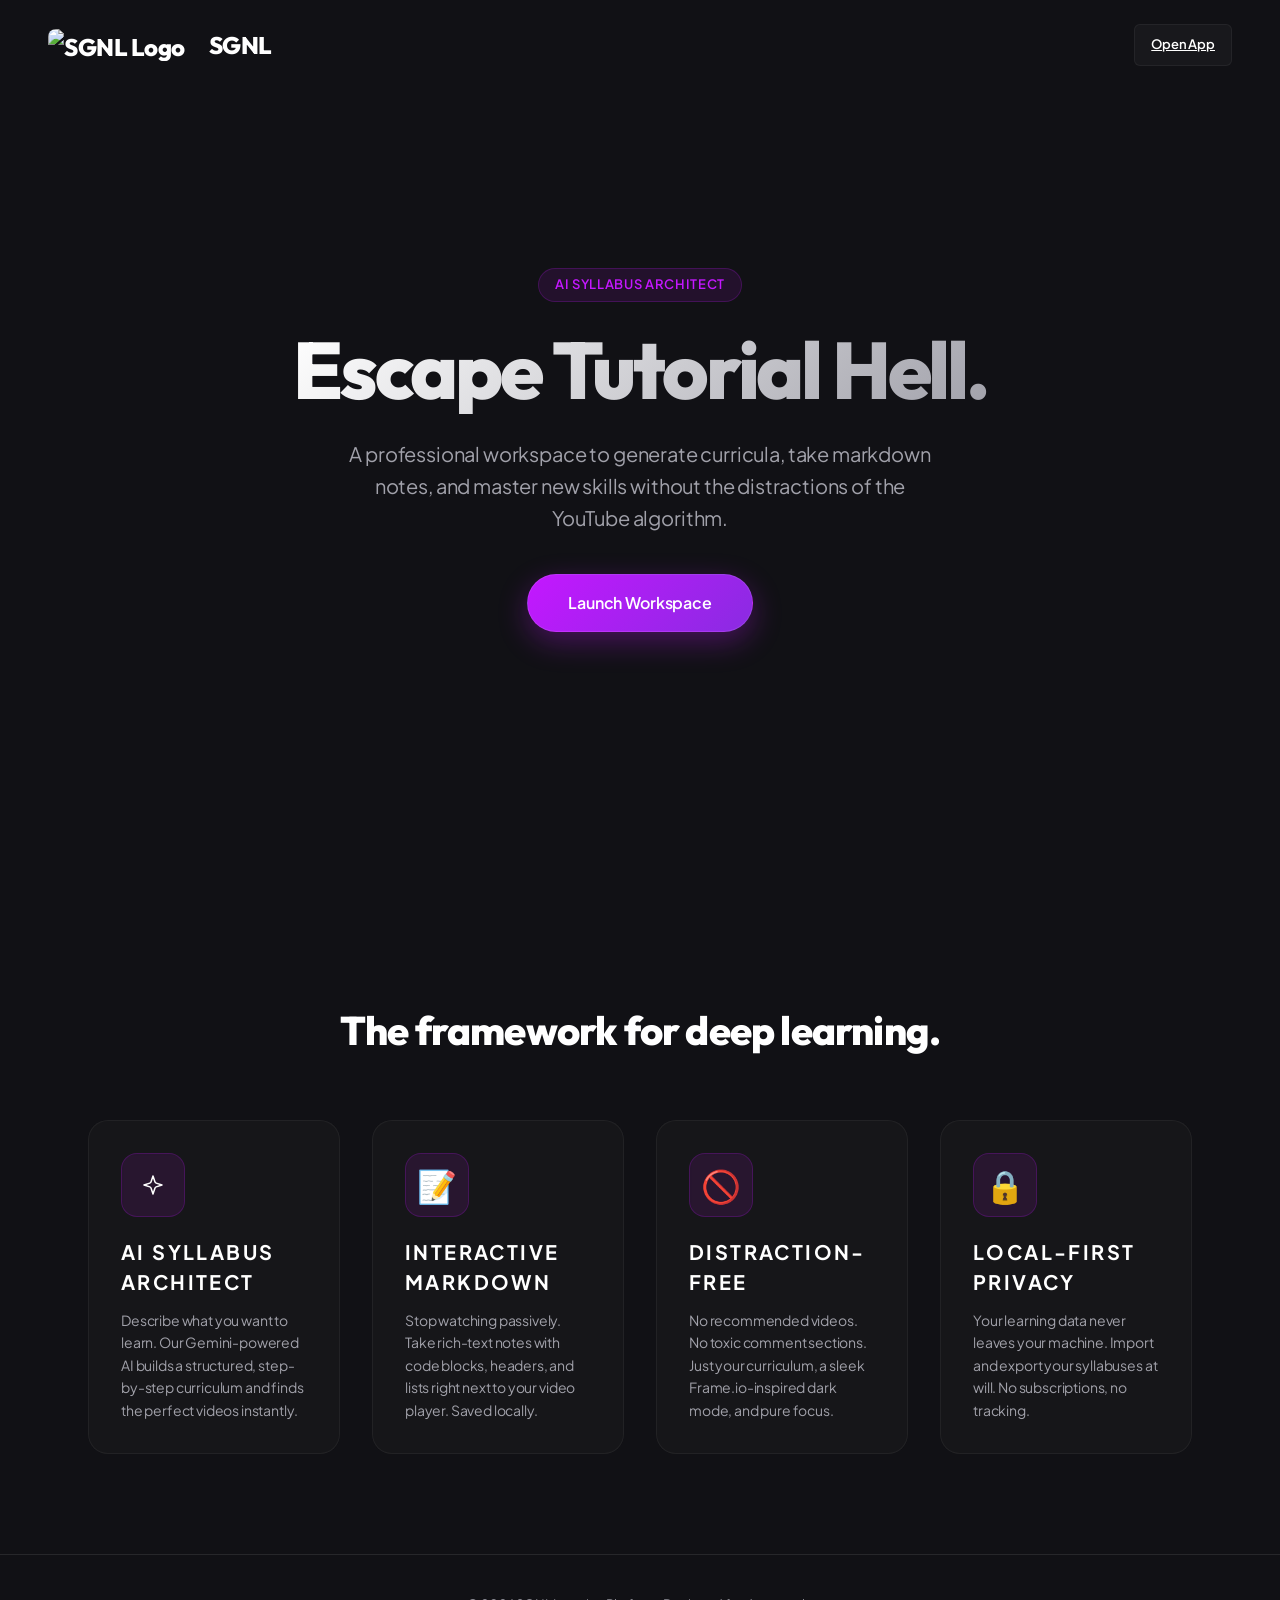
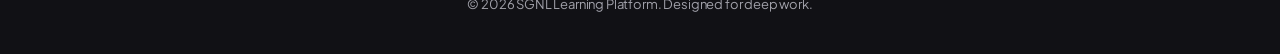
==== commit f58998a4: "feat: update application branding with new favicon and logo assets" ====
--- a/landing.html
+++ b/landing.html
@@ -5,7 +5,7 @@
     <meta name="viewport" content="width=device-width, initial-scale=1.0">
     <meta name="description" content="SGNL — The AI-powered learning workspace designed to help you escape tutorial hell.">
     <title>SGNL | Escape Tutorial Hell</title>
-    <link rel="icon" type="image/png" href="sgnl_favicon.png">
+    <link rel="icon" type="image/png" href="sgnl_favicon_1778160098443.png">
     <link href="https://fonts.googleapis.com/css2?family=Plus+Jakarta+Sans:wght@400;500;600;700&family=Outfit:wght@700;800&display=swap" rel="stylesheet">
     <link rel="stylesheet" href="styles.css">
     <style>
@@ -204,7 +204,7 @@
     <!-- Navigation -->
     <nav class="landing-nav">
         <div class="brand">
-            <div class="logo-icon">S</div>
+            <img src="sgnl_logo_1778160051301.png" alt="SGNL Logo" style="height: 32px; width: auto; margin-right: 12px;">
             SGNL
         </div>
         <a href="index.html" class="ghost-btn" style="color: var(--text-primary); border-color: var(--glass-border);">Open App</a>
